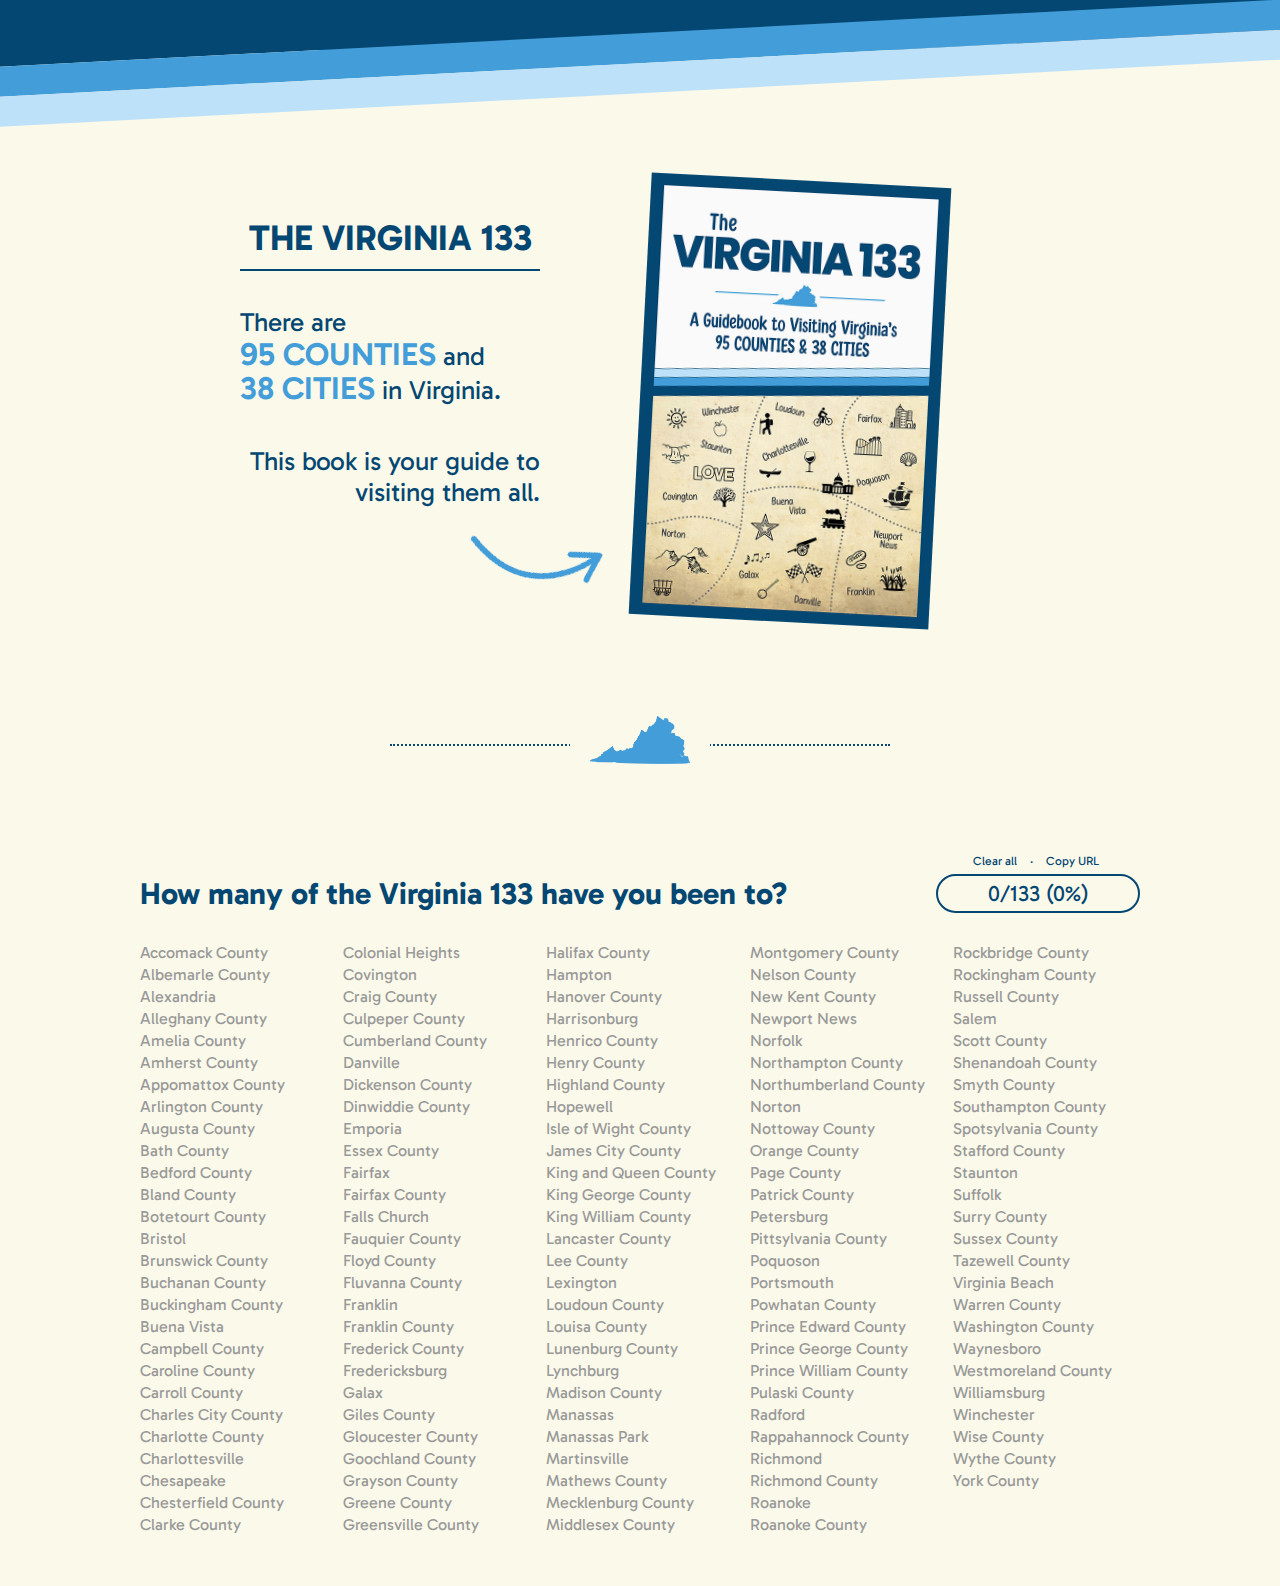
==== index.html @ 4781475e "Initial commit" ====
<head>
<title>The Virginia 133 - Your Guide to Visiting Every City and County in Virginia</title>

<link rel="preconnect" href="https://fonts.googleapis.com">
<link rel="preconnect" href="https://fonts.gstatic.com" crossorigin>
<link href="https://fonts.googleapis.com/css2?family=Gabarito:wght@400;600;900&display=swap" rel="stylesheet">
<link rel="stylesheet" href="v133.css">
<link rel="icon" type="image/x-icon" href="favicon.png">

<meta name="viewport" content="width=device-width, initial-scale=1.0">

<script>
function visited(loc) {
	document.getElementById("check-"+loc).classList.toggle("checklist-on");

	var numchecked = (document.getElementById("checkedon-number").innerHTML) * 1;
	
	if (document.getElementById("check-"+loc).classList.contains('checklist-on')) {
		numchecked = numchecked + 1;
		document.getElementById("checkedon-number").innerHTML = numchecked;
		UpdateURL(loc, '1');
	} else {
		numchecked = numchecked - 1;
		document.getElementById("checkedon-number").innerHTML = numchecked;
		UpdateURL(loc, '0');
	}

	var numpercent = (numchecked * 100)/133
	document.getElementById("checkedon-percent").innerHTML = numpercent.toFixed(1);
	document.getElementById("checklist-progresson").style.width = numpercent + "%";


}


/*---------------- CLEARS ALL CHECKED ITEMS ----------------------*/

function clearall() {

	const divs = document.querySelectorAll('.checklist-on');
	for (const div of divs) {
  		div.classList.toggle("checklist-on");
	}
	document.getElementById("checkedon-number").innerHTML = "0";
	document.getElementById("checkedon-percent").innerHTML = "0";
	document.getElementById("checklist-progresson").style.width =  "0px";
	window.history.replaceState('', 'The Virginia 133', 'index.html');
}


/*---------------------- UPDATES URL -------------------------*/

function UpdateURL(loc, dir) {

	var KeepVisited = document.getElementById("KeepVisited").innerHTML;

	if (dir == "1") {KeepVisited += loc + ",";}
	if (dir == "0") {KeepVisited = KeepVisited.replace(loc + ",", "");}


	document.getElementById("KeepVisited").innerHTML = KeepVisited;


	KeepVisited = KeepVisited.substring(0, KeepVisited.length - 1);
	window.history.replaceState('', 'The Virginia 133', 'index.html?vcc=' + KeepVisited);
}


/*----------------- COPIES URL TO CLIPBOARD ----------------------*/

function CopyURL() {
var inputc = document.body.appendChild(document.createElement("input"));
inputc.value = window.location.href;
inputc.focus();
inputc.select();
document.execCommand('copy');
inputc.parentNode.removeChild(inputc);
alert("The direct link has been copied to your clipboard.");
}


/*--------------- PARSES AND POPULATES FROM URL-----------------*/

function CheckURL() {


var cdone = getParameterByName('vcc')

if (cdone != '' && cdone != null) {
	var ar=cdone.split(",");
	for (let i = 0; i < ar.length; i++) {

		visited(ar[i]);
	}
document.getElementById('v133-Checklist').scrollIntoView({ behavior: 'smooth', block: 'start' });
}
}

/*--------------- GETS VARIABLES FROM URL -----------------*/

function getParameterByName(name, url = window.location.href) {
    name = name.replace(/[\[\]]/g, '\\$&');
    var regex = new RegExp('[?&]' + name + '(=([^&#]*)|&|#|$)'),
        results = regex.exec(url);
    if (!results) return null;
    if (!results[2]) return '';
    return decodeURIComponent(results[2].replace(/\+/g, ' '));
}


</script>


</head>

<body onload="CheckURL()">

<div class="pagestructure">


<div class="topbars">
	<div></div>
	<div></div>
	<div></div>
	<div></div>
</div>









<div class="hero-shell">
	
<div class="hero-text">
<p class="hero-title">The Virginia 133</p>
<p class="hero-text1">There are <span class="hero-number">95 counties</span> and <span class="hero-number">38 cities</span> in Virginia.</p>
<p class="hero-text2">This book is your guide to visiting them all.</p>
<p class="hero-arrow"><img src="lightblue-arrow.png"></p>
</div>

<div class="hero-cover">
<img src="virginia133-cover.jpg" class="book-cover">
</div>


</div>



<!----------------------------------------------->



<div class="virginia-divider">
<img src="virginia.png">
</div>


<!----------------------------------------------->

<div class="checklist-shell">

<div class="checklist-title" id="v133-Checklist">
<h3>How many of the Virginia 133 have you been to?</h3>


<div class="counterdiv">
	<div style="position: absolute; top: -20px; font-size: 12px; width: 200px; text-align: center;">
	<span  class="rollover" onclick="clearall();">Clear all</span>
	<span style="margin: 0px 10px;">&middot;</span> 
	<span class="rollover" onclick="CopyURL()">Copy URL</span>
	</div>
	<div class="checklist-progress">
	<div id="checklist-progresson">&nbsp;</div>	
	<div style="z-index:10; position: relative;"><span id="checkedon-number">0</span>/133
	(<span id="checkedon-percent">0</span>%)</div>
</div>
</div>

</div>

<div class="checklist-list">
<div id="check-acc" onclick="visited('acc')">Accomack County</div>
<div id="check-alb" onclick="visited('alb')">Albemarle County</div>
<div id="check-ale" onclick="visited('ale')">Alexandria</div>
<div id="check-all" onclick="visited('all')">Alleghany County</div>
<div id="check-ame" onclick="visited('ame')">Amelia County</div>
<div id="check-amh" onclick="visited('amh')">Amherst County</div>
<div id="check-app" onclick="visited('app')">Appomattox County</div>
<div id="check-arl" onclick="visited('arl')">Arlington County</div>
<div id="check-aug" onclick="visited('aug')">Augusta County</div>
<div id="check-bat" onclick="visited('bat')">Bath County</div>
<div id="check-bed" onclick="visited('bed')">Bedford County</div>
<div id="check-bla" onclick="visited('bla')">Bland County</div>
<div id="check-bot" onclick="visited('bot')">Botetourt County</div>
<div id="check-bri" onclick="visited('bri')">Bristol</div>
<div id="check-bru" onclick="visited('bru')">Brunswick County</div>
<div id="check-buc" onclick="visited('buc')">Buchanan County</div>
<div id="check-buk" onclick="visited('buk')">Buckingham County</div>
<div id="check-bue" onclick="visited('bue')">Buena Vista</div>
<div id="check-cam" onclick="visited('cam')">Campbell County</div>
<div id="check-car" onclick="visited('car')">Caroline County</div>
<div id="check-cal" onclick="visited('cal')">Carroll County</div>
<div id="check-ccc" onclick="visited('ccc')">Charles City County</div>
<div id="check-cha" onclick="visited('cha')">Charlotte County</div>
<div id="check-cho" onclick="visited('cho')">Charlottesville</div>
<div id="check-che" onclick="visited('che')">Chesapeake</div>
<div id="check-chs" onclick="visited('chs')">Chesterfield County</div>
<div id="check-cla" onclick="visited('cla')">Clarke County</div>
<div id="check-col" onclick="visited('col')">Colonial Heights</div>
<div id="check-cov" onclick="visited('cov')">Covington</div>
<div id="check-cra" onclick="visited('cra')">Craig County</div>
<div id="check-cul" onclick="visited('cul')">Culpeper County</div>
<div id="check-cub" onclick="visited('cub')">Cumberland County</div>
<div id="check-dan" onclick="visited('dan')">Danville</div>
<div id="check-dic" onclick="visited('dic')">Dickenson County</div>
<div id="check-din" onclick="visited('din')">Dinwiddie County</div>
<div id="check-emp" onclick="visited('emp')">Emporia</div>
<div id="check-ess" onclick="visited('ess')">Essex County</div>
<div id="check-fax" onclick="visited('fax')">Fairfax</div>
<div id="check-fxc" onclick="visited('fxc')">Fairfax County</div>
<div id="check-fal" onclick="visited('fal')">Falls Church</div>
<div id="check-faq" onclick="visited('faq')">Fauquier County</div>
<div id="check-flo" onclick="visited('flo')">Floyd County</div>
<div id="check-flu" onclick="visited('flu')">Fluvanna County</div>
<div id="check-fra" onclick="visited('fra')">Franklin</div>
<div id="check-frc" onclick="visited('frc')">Franklin County</div>
<div id="check-fre" onclick="visited('fre')">Frederick County</div>
<div id="check-frd" onclick="visited('frd')">Fredericksburg</div>
<div id="check-glx" onclick="visited('glx')">Galax</div>
<div id="check-gil" onclick="visited('gil')">Giles County</div>
<div id="check-glu" onclick="visited('glu')">Gloucester County</div>
<div id="check-goo" onclick="visited('goo')">Goochland County</div>
<div id="check-gry" onclick="visited('gry')">Grayson County</div>
<div id="check-gre" onclick="visited('gre')">Greene County</div>
<div id="check-gvl" onclick="visited('gvl')">Greensville County</div>
<div id="check-hal" onclick="visited('hal')">Halifax County</div>
<div id="check-ham" onclick="visited('ham')">Hampton</div>
<div id="check-han" onclick="visited('han')">Hanover County</div>
<div id="check-har" onclick="visited('har')">Harrisonburg</div>
<div id="check-hco" onclick="visited('hco')">Henrico County</div>
<div id="check-hry" onclick="visited('hry')">Henry County</div>
<div id="check-hil" onclick="visited('hil')">Highland County</div>
<div id="check-hop" onclick="visited('hop')">Hopewell</div>
<div id="check-isl" onclick="visited('isl')">Isle of Wight County</div>
<div id="check-jam" onclick="visited('jam')">James City County</div>
<div id="check-kqc" onclick="visited('kqc')">King and Queen County</div>
<div id="check-kgc" onclick="visited('kgc')">King George County</div>
<div id="check-kwc" onclick="visited('kwc')">King William County</div>
<div id="check-lan" onclick="visited('lan')">Lancaster County</div>
<div id="check-lee" onclick="visited('lee')">Lee County</div>
<div id="check-lex" onclick="visited('lex')">Lexington</div>
<div id="check-lou" onclick="visited('lou')">Loudoun County</div>
<div id="check-lsa" onclick="visited('lsa')">Louisa County</div>
<div id="check-lun" onclick="visited('lun')">Lunenburg County</div>
<div id="check-lyn" onclick="visited('lyn')">Lynchburg</div>
<div id="check-mad" onclick="visited('mad')">Madison County</div>
<div id="check-man" onclick="visited('man')">Manassas</div>
<div id="check-mnp" onclick="visited('mnp')">Manassas Park</div>
<div id="check-mar" onclick="visited('mar')">Martinsville</div>
<div id="check-mat" onclick="visited('mat')">Mathews County</div>
<div id="check-mek" onclick="visited('mek')">Mecklenburg County</div>
<div id="check-mid" onclick="visited('mid')">Middlesex County</div>
<div id="check-mon" onclick="visited('mon')">Montgomery County</div>
<div id="check-nel" onclick="visited('nel')">Nelson County</div>
<div id="check-nkc" onclick="visited('nkc')">New Kent County</div>
<div id="check-npn" onclick="visited('npn')">Newport News</div>
<div id="check-nfk" onclick="visited('nfk')">Norfolk</div>
<div id="check-noc" onclick="visited('noc')">Northampton County</div>
<div id="check-num" onclick="visited('num')">Northumberland County</div>
<div id="check-nor" onclick="visited('nor')">Norton</div>
<div id="check-not" onclick="visited('not')">Nottoway County</div>
<div id="check-ora" onclick="visited('ora')">Orange County</div>
<div id="check-pag" onclick="visited('pag')">Page County</div>
<div id="check-pat" onclick="visited('pat')">Patrick County</div>
<div id="check-pet" onclick="visited('pet')">Petersburg</div>
<div id="check-pit" onclick="visited('pit')">Pittsylvania County</div>
<div id="check-poq" onclick="visited('poq')">Poquoson</div>
<div id="check-por" onclick="visited('por')">Portsmouth</div>
<div id="check-pow" onclick="visited('pow')">Powhatan County</div>
<div id="check-ped" onclick="visited('ped')">Prince Edward County</div>
<div id="check-pgc" onclick="visited('pgc')">Prince George County</div>
<div id="check-pwc" onclick="visited('pwc')">Prince William County</div>
<div id="check-pul" onclick="visited('pul')">Pulaski County</div>
<div id="check-rad" onclick="visited('rad')">Radford</div>
<div id="check-rap" onclick="visited('rap')">Rappahannock County</div>
<div id="check-ric" onclick="visited('ric')">Richmond</div>
<div id="check-rcc" onclick="visited('rcc')">Richmond County</div>
<div id="check-roa" onclick="visited('roa')">Roanoke</div>
<div id="check-rnc" onclick="visited('rnc')">Roanoke County</div>
<div id="check-rkb" onclick="visited('rkb')">Rockbridge County</div>
<div id="check-rkh" onclick="visited('rkh')">Rockingham County</div>
<div id="check-rus" onclick="visited('rus')">Russell County</div>
<div id="check-sal" onclick="visited('sal')">Salem</div>
<div id="check-sco" onclick="visited('sco')">Scott County</div>
<div id="check-she" onclick="visited('she')">Shenandoah County</div>
<div id="check-smy" onclick="visited('smy')">Smyth County</div>
<div id="check-sou" onclick="visited('sou')">Southampton County</div>
<div id="check-spt" onclick="visited('spt')">Spotsylvania County</div>
<div id="check-stf" onclick="visited('stf')">Stafford County</div>
<div id="check-sta" onclick="visited('sta')">Staunton</div>
<div id="check-suf" onclick="visited('suf')">Suffolk</div>
<div id="check-sur" onclick="visited('sur')">Surry County</div>
<div id="check-sus" onclick="visited('sus')">Sussex County</div>
<div id="check-taz" onclick="visited('taz')">Tazewell County</div>
<div id="check-vrb" onclick="visited('vrb')">Virginia Beach</div>
<div id="check-war" onclick="visited('war')">Warren County</div>
<div id="check-was" onclick="visited('was')">Washington County</div>
<div id="check-way" onclick="visited('way')">Waynesboro</div>
<div id="check-wes" onclick="visited('wes')">Westmoreland County</div>
<div id="check-wil" onclick="visited('wil')">Williamsburg</div>
<div id="check-win" onclick="visited('win')">Winchester</div>
<div id="check-wis" onclick="visited('wis')">Wise County</div>
<div id="check-wyt" onclick="visited('wyt')">Wythe County</div>
<div id="check-yor" onclick="visited('yor')">York County</div>

<div style="display: none;" id="KeepVisited"></div>
</div>


</div>




</div>

</body>
---- v133.css ----
body {
	font-family: 'Gabarito';
	font-size: 26px;
	background-color: #FBF9EA;
	border: 0px solid red;
	margin: 0px;
	padding: 0px;
	color: #044772;
}


a {text-decoration: none;}
p {color: #044772;}



.topbars {
	position: relative;
overflow-x: hidden;
height: 140px;
}

.topbars div {
	height: 30px;
	width: 110%;
	transform: rotate(-3deg);
	margin-left: -3px;

}

.topbars div:nth-child(1) {background-color: #044772; transform: rotate(0deg); z-index: 1; position: absolute; height: 50px;}
.topbars div:nth-child(2) {background-color: #044772; position: relative;}
.topbars div:nth-child(3) {background-color: #429dd8; z-index: 5; position: relative;}
.topbars div:nth-child(4) {background-color: #bde1f8; z-index: 7; position: relative;}



/*-----------------------------------------*/

.hero-shell {display: flex; max-width: 800px; margin: 40px auto;}
.hero-text, .hero-cover {width: 50%;}

.book-cover {max-width: 300px; transform: rotate(3deg);}

.hero-text p {max-width: 300px;}
.hero-text1 {text-align: left; margin-bottom: 40px;}
.hero-text2 {text-align: right;}
.hero-title {font-weight: bold; font-size: 36px; text-transform: uppercase; border-bottom: 2px solid #044772; padding-bottom: 10px; text-align: center;}
.hero-number{font-size: 32px; color: #429dd8; font-weight: 600; text-transform: uppercase; display: inline-block; line-height: 32px;}

.hero-arrow {text-align: right; margin-left: 60px; margin-top: -20px;}
.hero-arrow img {width: 120px;  transform: rotate(-20deg);}


@media screen and (max-width: 900px) {
.hero-shell {flex-direction: column; margin: 0px auto;}
.hero-arrow {display: none;}
.hero-text p {max-width: 100%; text-align: center;}
.hero-text, .hero-cover {width: 90%; margin: auto; text-align: center;}
}

/*-----------------------------------------*/

.virginia-divider {
	margin: 120px auto 80px auto;
	display: block;
	text-align: center;
	width: 90%;
	max-width: 500px;
	border-top: 2px dotted #044772;

}

.virginia-divider img {width: 100px; margin-top: -30px; background-color: #FBF9EA; padding: 0px 20px 0px 20px;}


/*-----------------------------------------*/

.checklist-shell {max-width: 1000px; width: 90%; margin: auto; margin-bottom: 50px;}

.checklist-title {display: flex; justify-content: space-between; align-items: center;}
.checklist-list {font-size: 16px; line-height: 22px; column-count: 5; color: #999;}
.checklist-list > div:hover {cursor: pointer;}
.checklist-on {color: #044772; font-weight: 900;}

.counterdiv {position: relative}

.checklist-progress {border: 2px solid #044772; border-radius: 20px; width: 200px; text-align: center; font-size: 22px; position: relative; height: 35px; z-index: 10; display: flex; align-items: center; justify-content: center; overflow: hidden;}
#checklist-progresson {position: absolute; left: 0px; background-color: #bde1f8; height: 45px; z-index:1; width: 0px;}

.rollover:hover {cursor: pointer;}

@media screen and (max-width: 900px) {
.checklist-title {flex-direction: column;}
.checklist-list {column-count: 3;}
.checklist-progress {height: 25px; margin-bottom: 20px; font-size: 18px;}
.checklist-list {font-size: 13px;}
}
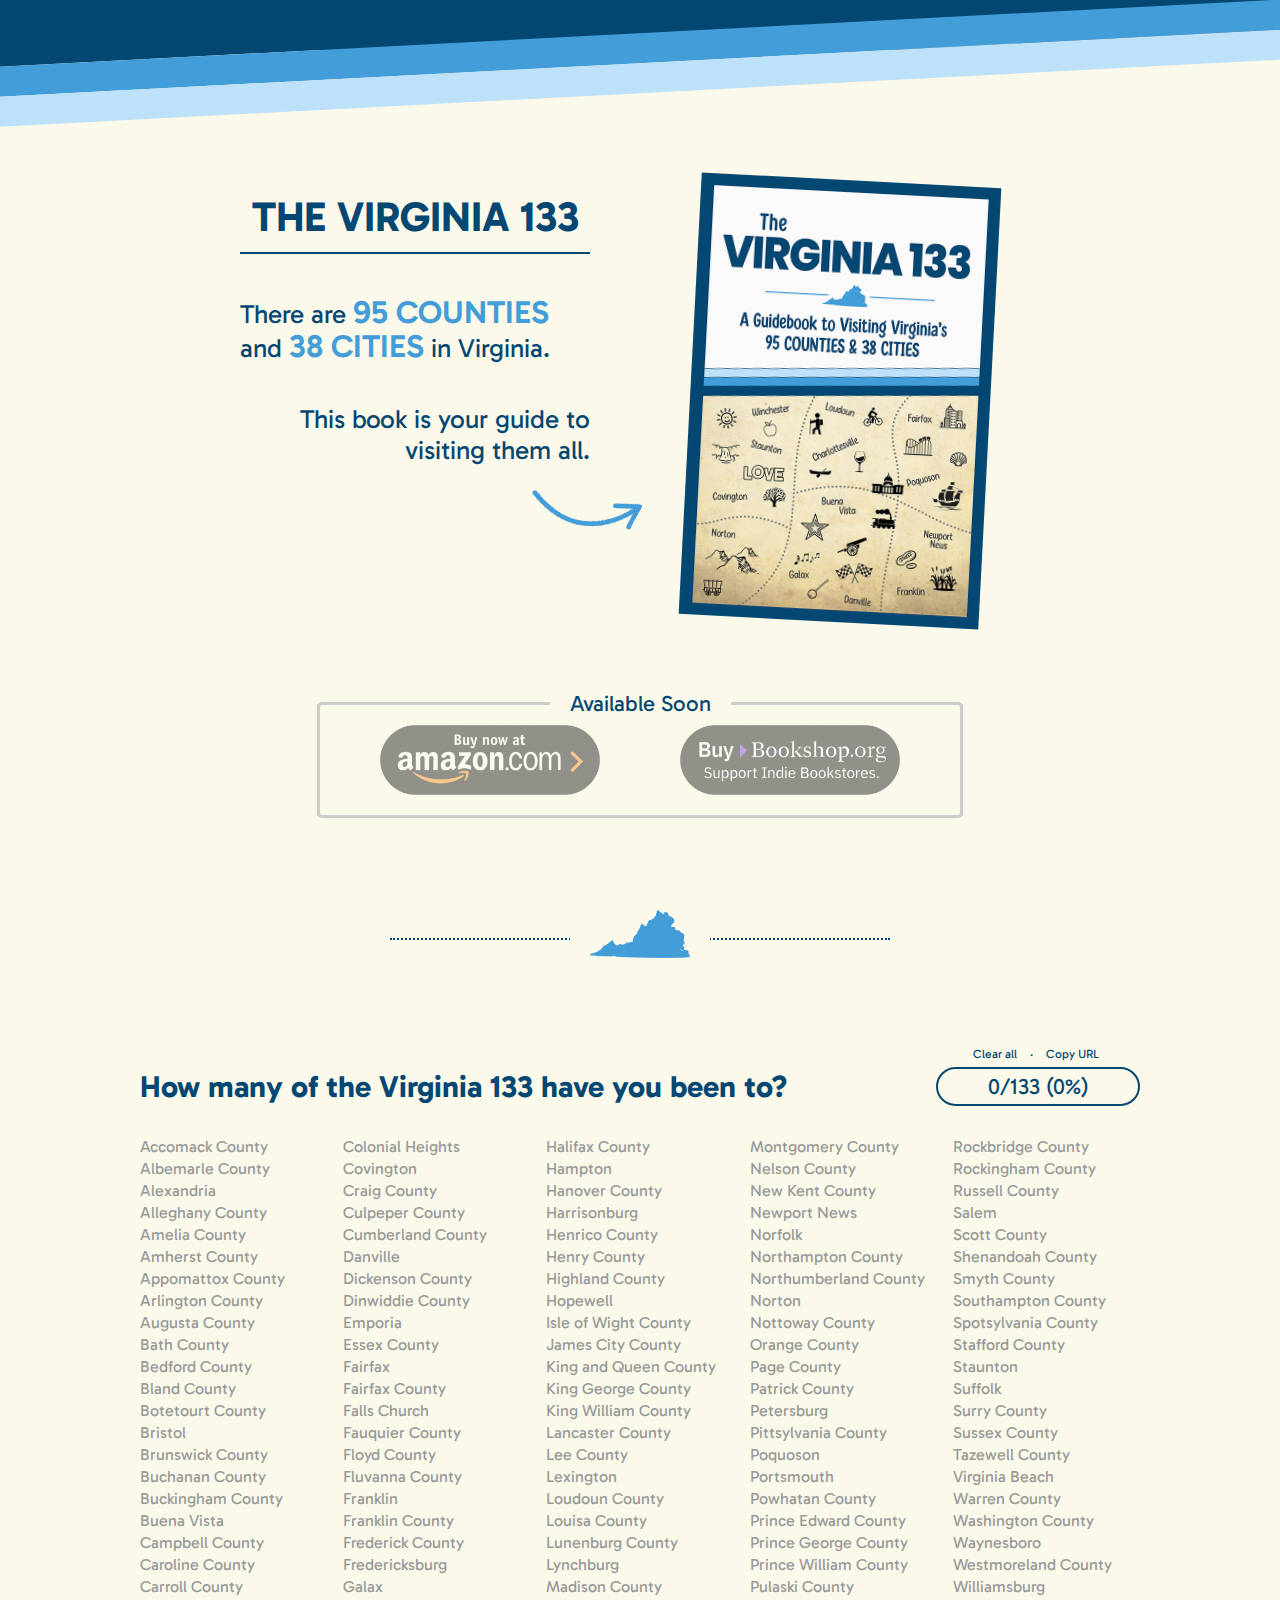
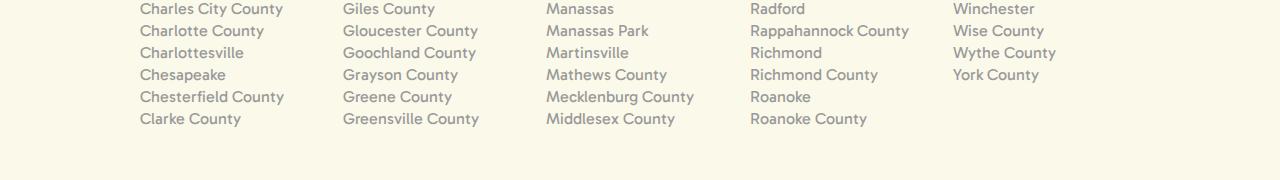
==== commit 2befb6a1: "upload" ====
--- a/index.html
+++ b/index.html
@@ -140,6 +140,7 @@
 <p class="hero-text1">There are <span class="hero-number">95 counties</span> and <span class="hero-number">38 cities</span> in Virginia.</p>
 <p class="hero-text2">This book is your guide to visiting them all.</p>
 <p class="hero-arrow"><img src="lightblue-arrow.png"></p>
+
 </div>
 
 <div class="hero-cover">
@@ -148,6 +149,14 @@
 
 
 </div>
+
+
+	<div class="hero-buynowbuttons">
+	<div class="coming-soon">Available Soon</div>
+	<img src="buynow-amazon.png" class="buynow-button">
+	<img src="buynow-bookshop.png" class="buynow-button">
+	</div>
+
 
 
 
--- a/v133.css
+++ b/v133.css
@@ -40,25 +40,34 @@
 /*-----------------------------------------*/
 
 .hero-shell {display: flex; max-width: 800px; margin: 40px auto;}
-.hero-text, .hero-cover {width: 50%;}
+.hero-text {width: 400px;}
+.hero-cover {width: 400px;}
 
-.book-cover {max-width: 300px; transform: rotate(3deg);}
+.hero-cover {text-align: center;}
+.book-cover {max-width: 300px; transform: rotate(3deg); }
 
-.hero-text p {max-width: 300px;}
+.hero-text {margin-top: -30px;}
+.hero-text p {max-width: 350px;}
 .hero-text1 {text-align: left; margin-bottom: 40px;}
 .hero-text2 {text-align: right;}
-.hero-title {font-weight: bold; font-size: 36px; text-transform: uppercase; border-bottom: 2px solid #044772; padding-bottom: 10px; text-align: center;}
+.hero-title {font-weight: bold; font-size: 42px; text-transform: uppercase; border-bottom: 2px solid #044772; padding-bottom: 10px; text-align: center;}
 .hero-number{font-size: 32px; color: #429dd8; font-weight: 600; text-transform: uppercase; display: inline-block; line-height: 32px;}
 
 .hero-arrow {text-align: right; margin-left: 60px; margin-top: -20px;}
-.hero-arrow img {width: 120px;  transform: rotate(-20deg);}
+.hero-arrow img {width: 100px;  transform: rotate(-20deg);}
 
+.hero-buynowbuttons {display: flex; width: 90%; max-width: 600px; justify-content: space-around; border: 3px solid #ccc; position: relative; padding: 20px; margin: auto; margin-top: 80px; border-radius: 5px;}
+.buynow-button {width: 220px; display: block; opacity: .5;}
+.coming-soon {position: absolute; margin-top: -35px; background-color: #FBF9EA; padding: 0px 20px; font-size: 22px; text-align: center;}
 
 @media screen and (max-width: 900px) {
 .hero-shell {flex-direction: column; margin: 0px auto;}
 .hero-arrow {display: none;}
 .hero-text p {max-width: 100%; text-align: center;}
 .hero-text, .hero-cover {width: 90%; margin: auto; text-align: center;}
+.hero-buynowbuttons {flex-direction: column; padding: 20px 0px; text-align: center;}
+.buynow-button {margin: 5px auto;}
+.coming-soon {margin-top: -200px}
 }
 
 /*-----------------------------------------*/
@@ -94,7 +103,7 @@
 
 @media screen and (max-width: 900px) {
 .checklist-title {flex-direction: column;}
-.checklist-list {column-count: 3;}
+.checklist-list {column-count: 2;}
 .checklist-progress {height: 25px; margin-bottom: 20px; font-size: 18px;}
 .checklist-list {font-size: 13px;}
 }
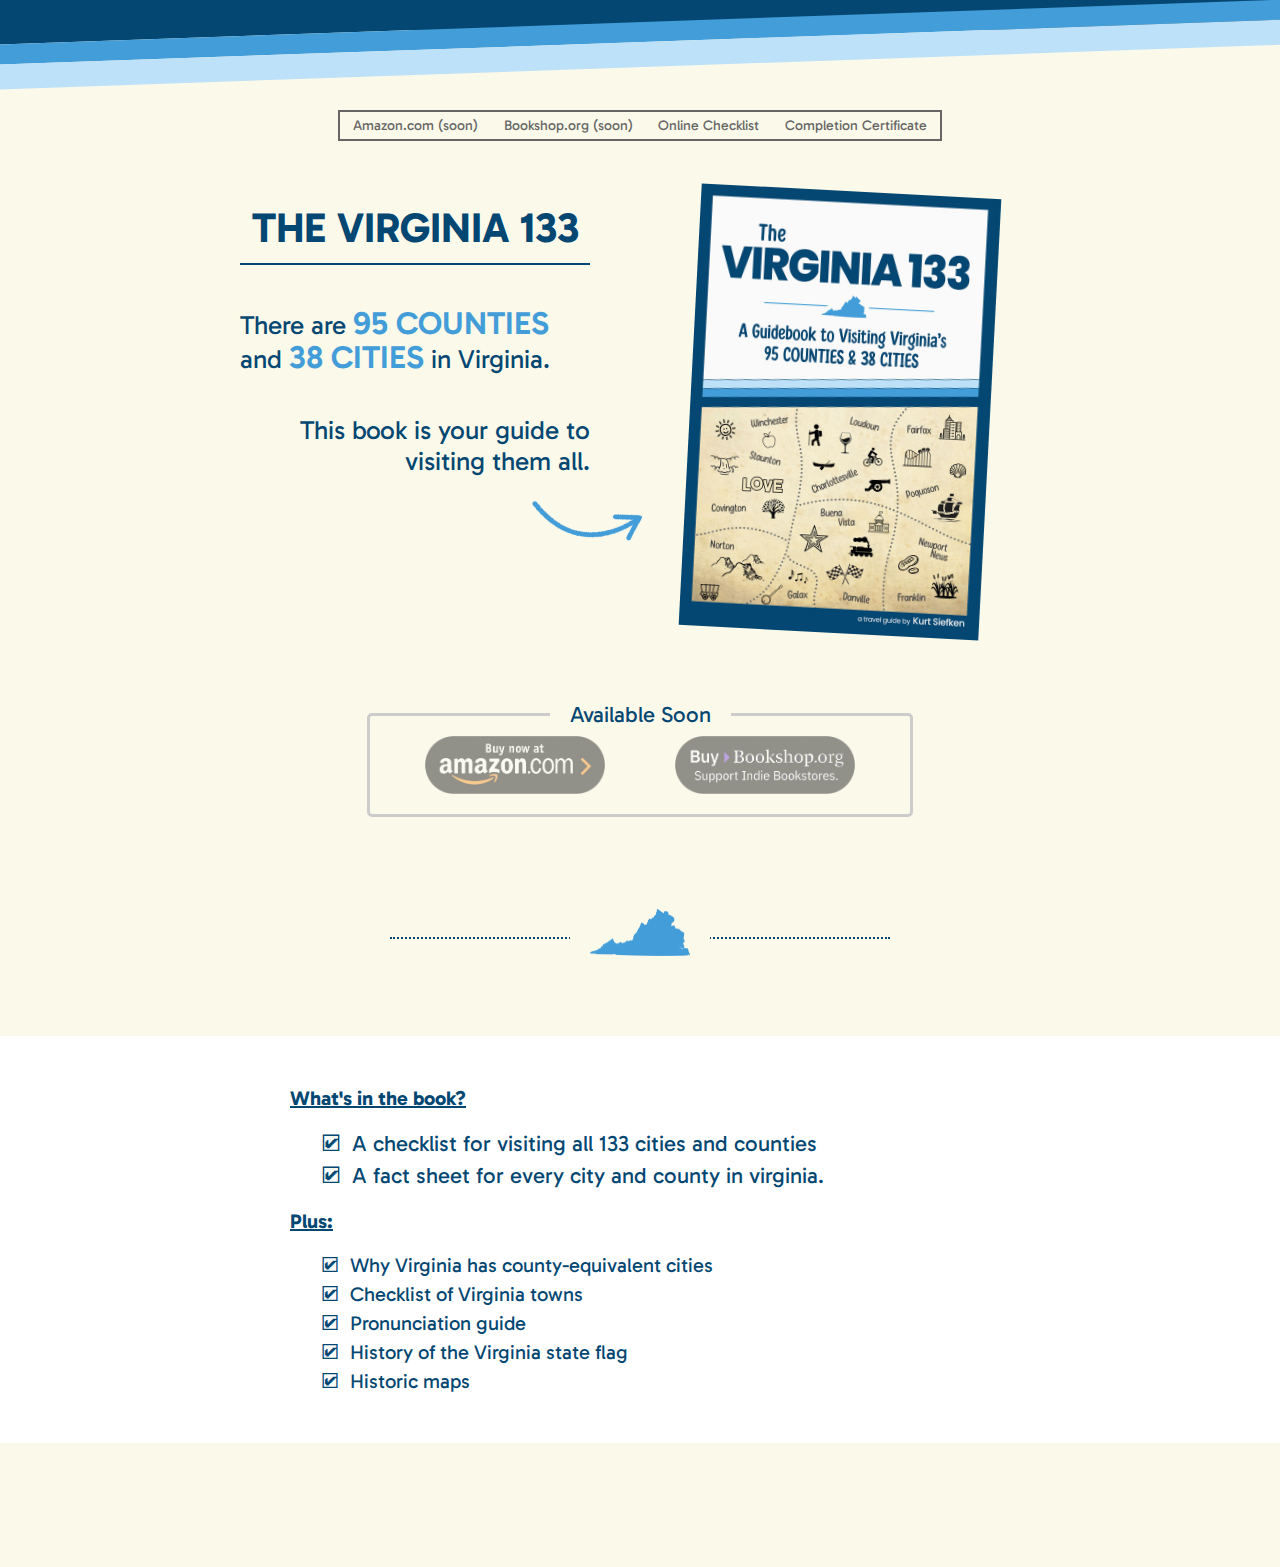
==== commit f1ca8e67: "update" ====
--- a/index.html
+++ b/index.html
@@ -8,107 +8,6 @@
 <link rel="icon" type="image/x-icon" href="favicon.png">
 
 <meta name="viewport" content="width=device-width, initial-scale=1.0">
-
-<script>
-function visited(loc) {
-	document.getElementById("check-"+loc).classList.toggle("checklist-on");
-
-	var numchecked = (document.getElementById("checkedon-number").innerHTML) * 1;
-	
-	if (document.getElementById("check-"+loc).classList.contains('checklist-on')) {
-		numchecked = numchecked + 1;
-		document.getElementById("checkedon-number").innerHTML = numchecked;
-		UpdateURL(loc, '1');
-	} else {
-		numchecked = numchecked - 1;
-		document.getElementById("checkedon-number").innerHTML = numchecked;
-		UpdateURL(loc, '0');
-	}
-
-	var numpercent = (numchecked * 100)/133
-	document.getElementById("checkedon-percent").innerHTML = numpercent.toFixed(1);
-	document.getElementById("checklist-progresson").style.width = numpercent + "%";
-
-
-}
-
-
-/*---------------- CLEARS ALL CHECKED ITEMS ----------------------*/
-
-function clearall() {
-
-	const divs = document.querySelectorAll('.checklist-on');
-	for (const div of divs) {
-  		div.classList.toggle("checklist-on");
-	}
-	document.getElementById("checkedon-number").innerHTML = "0";
-	document.getElementById("checkedon-percent").innerHTML = "0";
-	document.getElementById("checklist-progresson").style.width =  "0px";
-	window.history.replaceState('', 'The Virginia 133', 'index.html');
-}
-
-
-/*---------------------- UPDATES URL -------------------------*/
-
-function UpdateURL(loc, dir) {
-
-	var KeepVisited = document.getElementById("KeepVisited").innerHTML;
-
-	if (dir == "1") {KeepVisited += loc + ",";}
-	if (dir == "0") {KeepVisited = KeepVisited.replace(loc + ",", "");}
-
-
-	document.getElementById("KeepVisited").innerHTML = KeepVisited;
-
-
-	KeepVisited = KeepVisited.substring(0, KeepVisited.length - 1);
-	window.history.replaceState('', 'The Virginia 133', 'index.html?vcc=' + KeepVisited);
-}
-
-
-/*----------------- COPIES URL TO CLIPBOARD ----------------------*/
-
-function CopyURL() {
-var inputc = document.body.appendChild(document.createElement("input"));
-inputc.value = window.location.href;
-inputc.focus();
-inputc.select();
-document.execCommand('copy');
-inputc.parentNode.removeChild(inputc);
-alert("The direct link has been copied to your clipboard.");
-}
-
-
-/*--------------- PARSES AND POPULATES FROM URL-----------------*/
-
-function CheckURL() {
-
-
-var cdone = getParameterByName('vcc')
-
-if (cdone != '' && cdone != null) {
-	var ar=cdone.split(",");
-	for (let i = 0; i < ar.length; i++) {
-
-		visited(ar[i]);
-	}
-document.getElementById('v133-Checklist').scrollIntoView({ behavior: 'smooth', block: 'start' });
-}
-}
-
-/*--------------- GETS VARIABLES FROM URL -----------------*/
-
-function getParameterByName(name, url = window.location.href) {
-    name = name.replace(/[\[\]]/g, '\\$&');
-    var regex = new RegExp('[?&]' + name + '(=([^&#]*)|&|#|$)'),
-        results = regex.exec(url);
-    if (!results) return null;
-    if (!results[2]) return '';
-    return decodeURIComponent(results[2].replace(/\+/g, ' '));
-}
-
-
-</script>
 
 
 </head>
@@ -128,9 +27,12 @@
 
 
 
-
-
-
+<div class="menu">
+<a>Amazon.com (soon)</a>
+<a>Bookshop.org (soon)</a>
+<a href="checklist.html">Online Checklist</a>
+<a href="133-certificate.pdf">Completion Certificate</a>
+</div>
 
 
 <div class="hero-shell">
@@ -169,173 +71,54 @@
 </div>
 
 
+
 <!----------------------------------------------->
 
-<div class="checklist-shell">
-
-<div class="checklist-title" id="v133-Checklist">
-<h3>How many of the Virginia 133 have you been to?</h3>
 
 
-<div class="counterdiv">
-	<div style="position: absolute; top: -20px; font-size: 12px; width: 200px; text-align: center;">
-	<span  class="rollover" onclick="clearall();">Clear all</span>
-	<span style="margin: 0px 10px;">&middot;</span> 
-	<span class="rollover" onclick="CopyURL()">Copy URL</span>
-	</div>
-	<div class="checklist-progress">
-	<div id="checklist-progresson">&nbsp;</div>	
-	<div style="z-index:10; position: relative;"><span id="checkedon-number">0</span>/133
-	(<span id="checkedon-percent">0</span>%)</div>
+<div class="whats-inside">
+<div class="whats-inside-inner">
+
+<p class="inside-title">What's in the book?</p>
+<p class="inside-list">
+	<span class="checkmark">🗹</span>
+	<span>A checklist for visiting all 133 cities and counties</span>
+</p>
+<p class="inside-list">
+	<span class="checkmark">🗹</span>
+	<span>A fact sheet for every city and county in virginia.</span>
+</p>
+
+<p class="inside-title">Plus:</p>
+<p class="inside-list small-list">
+	<span class="checkmark">🗹</span>
+	<span>Why Virginia has county-equivalent cities</span>
+</p>
+<p class="inside-list small-list">
+	<span class="checkmark">🗹</span>
+	<span>Checklist of Virginia towns</span>
+</p>
+<p class="inside-list small-list">
+	<span class="checkmark">🗹</span>
+	<span>Pronunciation guide</span>
+</p>
+<p class="inside-list small-list">
+	<span class="checkmark">🗹</span>
+	<span>History of the Virginia state flag</span>
+</p>
+<p class="inside-list small-list">
+	<span class="checkmark">🗹</span>
+	<span>Historic maps</span>
+</p>
 </div>
-</div>
-
-</div>
-
-<div class="checklist-list">
-<div id="check-acc" onclick="visited('acc')">Accomack County</div>
-<div id="check-alb" onclick="visited('alb')">Albemarle County</div>
-<div id="check-ale" onclick="visited('ale')">Alexandria</div>
-<div id="check-all" onclick="visited('all')">Alleghany County</div>
-<div id="check-ame" onclick="visited('ame')">Amelia County</div>
-<div id="check-amh" onclick="visited('amh')">Amherst County</div>
-<div id="check-app" onclick="visited('app')">Appomattox County</div>
-<div id="check-arl" onclick="visited('arl')">Arlington County</div>
-<div id="check-aug" onclick="visited('aug')">Augusta County</div>
-<div id="check-bat" onclick="visited('bat')">Bath County</div>
-<div id="check-bed" onclick="visited('bed')">Bedford County</div>
-<div id="check-bla" onclick="visited('bla')">Bland County</div>
-<div id="check-bot" onclick="visited('bot')">Botetourt County</div>
-<div id="check-bri" onclick="visited('bri')">Bristol</div>
-<div id="check-bru" onclick="visited('bru')">Brunswick County</div>
-<div id="check-buc" onclick="visited('buc')">Buchanan County</div>
-<div id="check-buk" onclick="visited('buk')">Buckingham County</div>
-<div id="check-bue" onclick="visited('bue')">Buena Vista</div>
-<div id="check-cam" onclick="visited('cam')">Campbell County</div>
-<div id="check-car" onclick="visited('car')">Caroline County</div>
-<div id="check-cal" onclick="visited('cal')">Carroll County</div>
-<div id="check-ccc" onclick="visited('ccc')">Charles City County</div>
-<div id="check-cha" onclick="visited('cha')">Charlotte County</div>
-<div id="check-cho" onclick="visited('cho')">Charlottesville</div>
-<div id="check-che" onclick="visited('che')">Chesapeake</div>
-<div id="check-chs" onclick="visited('chs')">Chesterfield County</div>
-<div id="check-cla" onclick="visited('cla')">Clarke County</div>
-<div id="check-col" onclick="visited('col')">Colonial Heights</div>
-<div id="check-cov" onclick="visited('cov')">Covington</div>
-<div id="check-cra" onclick="visited('cra')">Craig County</div>
-<div id="check-cul" onclick="visited('cul')">Culpeper County</div>
-<div id="check-cub" onclick="visited('cub')">Cumberland County</div>
-<div id="check-dan" onclick="visited('dan')">Danville</div>
-<div id="check-dic" onclick="visited('dic')">Dickenson County</div>
-<div id="check-din" onclick="visited('din')">Dinwiddie County</div>
-<div id="check-emp" onclick="visited('emp')">Emporia</div>
-<div id="check-ess" onclick="visited('ess')">Essex County</div>
-<div id="check-fax" onclick="visited('fax')">Fairfax</div>
-<div id="check-fxc" onclick="visited('fxc')">Fairfax County</div>
-<div id="check-fal" onclick="visited('fal')">Falls Church</div>
-<div id="check-faq" onclick="visited('faq')">Fauquier County</div>
-<div id="check-flo" onclick="visited('flo')">Floyd County</div>
-<div id="check-flu" onclick="visited('flu')">Fluvanna County</div>
-<div id="check-fra" onclick="visited('fra')">Franklin</div>
-<div id="check-frc" onclick="visited('frc')">Franklin County</div>
-<div id="check-fre" onclick="visited('fre')">Frederick County</div>
-<div id="check-frd" onclick="visited('frd')">Fredericksburg</div>
-<div id="check-glx" onclick="visited('glx')">Galax</div>
-<div id="check-gil" onclick="visited('gil')">Giles County</div>
-<div id="check-glu" onclick="visited('glu')">Gloucester County</div>
-<div id="check-goo" onclick="visited('goo')">Goochland County</div>
-<div id="check-gry" onclick="visited('gry')">Grayson County</div>
-<div id="check-gre" onclick="visited('gre')">Greene County</div>
-<div id="check-gvl" onclick="visited('gvl')">Greensville County</div>
-<div id="check-hal" onclick="visited('hal')">Halifax County</div>
-<div id="check-ham" onclick="visited('ham')">Hampton</div>
-<div id="check-han" onclick="visited('han')">Hanover County</div>
-<div id="check-har" onclick="visited('har')">Harrisonburg</div>
-<div id="check-hco" onclick="visited('hco')">Henrico County</div>
-<div id="check-hry" onclick="visited('hry')">Henry County</div>
-<div id="check-hil" onclick="visited('hil')">Highland County</div>
-<div id="check-hop" onclick="visited('hop')">Hopewell</div>
-<div id="check-isl" onclick="visited('isl')">Isle of Wight County</div>
-<div id="check-jam" onclick="visited('jam')">James City County</div>
-<div id="check-kqc" onclick="visited('kqc')">King and Queen County</div>
-<div id="check-kgc" onclick="visited('kgc')">King George County</div>
-<div id="check-kwc" onclick="visited('kwc')">King William County</div>
-<div id="check-lan" onclick="visited('lan')">Lancaster County</div>
-<div id="check-lee" onclick="visited('lee')">Lee County</div>
-<div id="check-lex" onclick="visited('lex')">Lexington</div>
-<div id="check-lou" onclick="visited('lou')">Loudoun County</div>
-<div id="check-lsa" onclick="visited('lsa')">Louisa County</div>
-<div id="check-lun" onclick="visited('lun')">Lunenburg County</div>
-<div id="check-lyn" onclick="visited('lyn')">Lynchburg</div>
-<div id="check-mad" onclick="visited('mad')">Madison County</div>
-<div id="check-man" onclick="visited('man')">Manassas</div>
-<div id="check-mnp" onclick="visited('mnp')">Manassas Park</div>
-<div id="check-mar" onclick="visited('mar')">Martinsville</div>
-<div id="check-mat" onclick="visited('mat')">Mathews County</div>
-<div id="check-mek" onclick="visited('mek')">Mecklenburg County</div>
-<div id="check-mid" onclick="visited('mid')">Middlesex County</div>
-<div id="check-mon" onclick="visited('mon')">Montgomery County</div>
-<div id="check-nel" onclick="visited('nel')">Nelson County</div>
-<div id="check-nkc" onclick="visited('nkc')">New Kent County</div>
-<div id="check-npn" onclick="visited('npn')">Newport News</div>
-<div id="check-nfk" onclick="visited('nfk')">Norfolk</div>
-<div id="check-noc" onclick="visited('noc')">Northampton County</div>
-<div id="check-num" onclick="visited('num')">Northumberland County</div>
-<div id="check-nor" onclick="visited('nor')">Norton</div>
-<div id="check-not" onclick="visited('not')">Nottoway County</div>
-<div id="check-ora" onclick="visited('ora')">Orange County</div>
-<div id="check-pag" onclick="visited('pag')">Page County</div>
-<div id="check-pat" onclick="visited('pat')">Patrick County</div>
-<div id="check-pet" onclick="visited('pet')">Petersburg</div>
-<div id="check-pit" onclick="visited('pit')">Pittsylvania County</div>
-<div id="check-poq" onclick="visited('poq')">Poquoson</div>
-<div id="check-por" onclick="visited('por')">Portsmouth</div>
-<div id="check-pow" onclick="visited('pow')">Powhatan County</div>
-<div id="check-ped" onclick="visited('ped')">Prince Edward County</div>
-<div id="check-pgc" onclick="visited('pgc')">Prince George County</div>
-<div id="check-pwc" onclick="visited('pwc')">Prince William County</div>
-<div id="check-pul" onclick="visited('pul')">Pulaski County</div>
-<div id="check-rad" onclick="visited('rad')">Radford</div>
-<div id="check-rap" onclick="visited('rap')">Rappahannock County</div>
-<div id="check-ric" onclick="visited('ric')">Richmond</div>
-<div id="check-rcc" onclick="visited('rcc')">Richmond County</div>
-<div id="check-roa" onclick="visited('roa')">Roanoke</div>
-<div id="check-rnc" onclick="visited('rnc')">Roanoke County</div>
-<div id="check-rkb" onclick="visited('rkb')">Rockbridge County</div>
-<div id="check-rkh" onclick="visited('rkh')">Rockingham County</div>
-<div id="check-rus" onclick="visited('rus')">Russell County</div>
-<div id="check-sal" onclick="visited('sal')">Salem</div>
-<div id="check-sco" onclick="visited('sco')">Scott County</div>
-<div id="check-she" onclick="visited('she')">Shenandoah County</div>
-<div id="check-smy" onclick="visited('smy')">Smyth County</div>
-<div id="check-sou" onclick="visited('sou')">Southampton County</div>
-<div id="check-spt" onclick="visited('spt')">Spotsylvania County</div>
-<div id="check-stf" onclick="visited('stf')">Stafford County</div>
-<div id="check-sta" onclick="visited('sta')">Staunton</div>
-<div id="check-suf" onclick="visited('suf')">Suffolk</div>
-<div id="check-sur" onclick="visited('sur')">Surry County</div>
-<div id="check-sus" onclick="visited('sus')">Sussex County</div>
-<div id="check-taz" onclick="visited('taz')">Tazewell County</div>
-<div id="check-vrb" onclick="visited('vrb')">Virginia Beach</div>
-<div id="check-war" onclick="visited('war')">Warren County</div>
-<div id="check-was" onclick="visited('was')">Washington County</div>
-<div id="check-way" onclick="visited('way')">Waynesboro</div>
-<div id="check-wes" onclick="visited('wes')">Westmoreland County</div>
-<div id="check-wil" onclick="visited('wil')">Williamsburg</div>
-<div id="check-win" onclick="visited('win')">Winchester</div>
-<div id="check-wis" onclick="visited('wis')">Wise County</div>
-<div id="check-wyt" onclick="visited('wyt')">Wythe County</div>
-<div id="check-yor" onclick="visited('yor')">York County</div>
-
-<div style="display: none;" id="KeepVisited"></div>
-</div>
-
-
 </div>
 
 
 
 
+
+<!----------------------------------------------->
+
 </div>
-
+<br><br><br><br>
 </body>
--- a/v133.css
+++ b/v133.css
@@ -18,28 +18,39 @@
 
 .topbars {
 	position: relative;
-overflow-x: hidden;
-height: 140px;
+	overflow-x: hidden;
+	height: 140px;
 }
 
 .topbars div {
-	height: 30px;
+	height: 20px;
+	transform: rotate(-2deg);
+	font-size: 20px;
+	overflow: hidden;
 	width: 110%;
-	transform: rotate(-3deg);
 	margin-left: -3px;
-
+	position: absolute;
 }
 
-.topbars div:nth-child(1) {background-color: #044772; transform: rotate(0deg); z-index: 1; position: absolute; height: 50px;}
+.topbars div:nth-child(1) {background-color: #044772; transform: rotate(0deg); z-index: 1; position: absolute; height: 30px;}
 .topbars div:nth-child(2) {background-color: #044772; position: relative;}
 .topbars div:nth-child(3) {background-color: #429dd8; z-index: 5; position: relative;}
-.topbars div:nth-child(4) {background-color: #bde1f8; z-index: 7; position: relative;}
+.topbars div:nth-child(4) {background-color: #bde1f8; z-index: 7; position: relative; font-size: 16px; padding: 5px 0px 0px 0px;}
 
+.menudivider {padding: 5px 20px; color: #429dd8; font-size: 16px; }
 
 
 /*-----------------------------------------*/
 
-.hero-shell {display: flex; max-width: 800px; margin: 40px auto;}
+.menu {max-width: 600px; width: 90%; border: 2px solid #666; margin: -30px auto 50px auto; font-size: 14px; display: flex; justify-content: space-around; z-index:80; position: relative; text-align: center;}
+.menu a {color: #666; padding: 5px;}
+@media screen and (max-width: 500px) {
+	.menu{font-size: 12px;}
+}
+
+/*-----------------------------------------*/
+
+.hero-shell {display: flex; max-width: 800px; margin: 0px auto;}
 .hero-text {width: 400px;}
 .hero-cover {width: 400px;}
 
@@ -56,12 +67,12 @@
 .hero-arrow {text-align: right; margin-left: 60px; margin-top: -20px;}
 .hero-arrow img {width: 100px;  transform: rotate(-20deg);}
 
-.hero-buynowbuttons {display: flex; width: 90%; max-width: 600px; justify-content: space-around; border: 3px solid #ccc; position: relative; padding: 20px; margin: auto; margin-top: 80px; border-radius: 5px;}
-.buynow-button {width: 220px; display: block; opacity: .5;}
+.hero-buynowbuttons {display: flex; width: 90%; max-width: 500px; justify-content: space-around; border: 3px solid #ccc; position: relative; padding: 20px; margin: auto; margin-top: 80px; border-radius: 5px;}
+.buynow-button {width: 180px; display: block; opacity: .5;}
 .coming-soon {position: absolute; margin-top: -35px; background-color: #FBF9EA; padding: 0px 20px; font-size: 22px; text-align: center;}
 
 @media screen and (max-width: 900px) {
-.hero-shell {flex-direction: column; margin: 0px auto;}
+.hero-shell {flex-direction: column; margin-top: -30px;}
 .hero-arrow {display: none;}
 .hero-text p {max-width: 100%; text-align: center;}
 .hero-text, .hero-cover {width: 90%; margin: auto; text-align: center;}
@@ -109,3 +120,29 @@
 }
 
 
+
+/*-----------------------------------------*/
+
+
+.whats-inside {width: 100%;  background-color: #fff; overflow: auto;}
+.whats-inside-inner {width: 90%;  max-width: 700px; margin: 50px auto;}
+
+
+.inside-title {font-size: 20px;  text-decoration: underline; font-weight: bold;}
+.inside-list {font-size: 22px;  margin: 5px 0px 5px 30px; display: flex;}
+.small-list {font-size: 20px;}
+.checkmark {margin-right: 10px;}
+
+
+
+
+
+
+
+
+
+
+
+
+
+
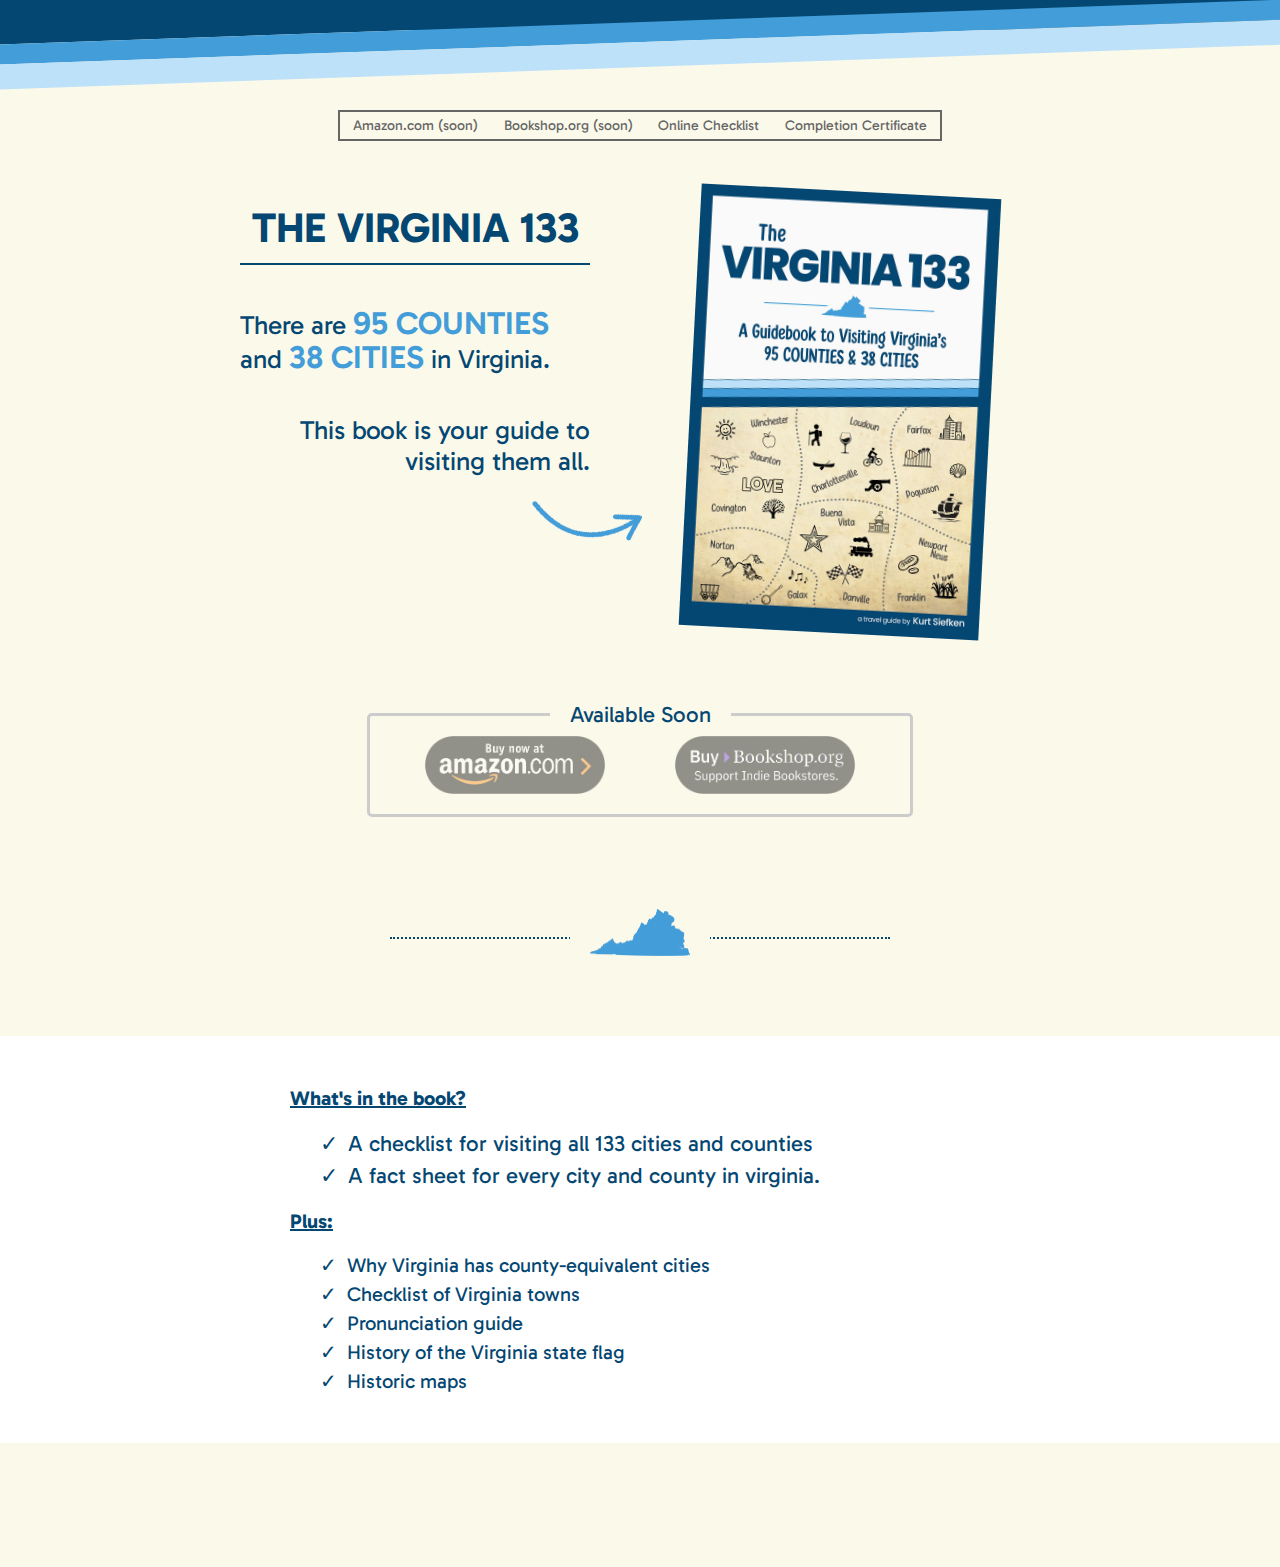
==== commit b006672b: "Update index.html" ====
--- a/index.html
+++ b/index.html
@@ -81,33 +81,33 @@
 
 <p class="inside-title">What's in the book?</p>
 <p class="inside-list">
-	<span class="checkmark">🗹</span>
+	<span class="checkmark">✓</span>
 	<span>A checklist for visiting all 133 cities and counties</span>
 </p>
 <p class="inside-list">
-	<span class="checkmark">🗹</span>
+	<span class="checkmark">✓</span>
 	<span>A fact sheet for every city and county in virginia.</span>
 </p>
 
 <p class="inside-title">Plus:</p>
 <p class="inside-list small-list">
-	<span class="checkmark">🗹</span>
+	<span class="checkmark">✓</span>
 	<span>Why Virginia has county-equivalent cities</span>
 </p>
 <p class="inside-list small-list">
-	<span class="checkmark">🗹</span>
+	<span class="checkmark">✓</span>
 	<span>Checklist of Virginia towns</span>
 </p>
 <p class="inside-list small-list">
-	<span class="checkmark">🗹</span>
+	<span class="checkmark">✓</span>
 	<span>Pronunciation guide</span>
 </p>
 <p class="inside-list small-list">
-	<span class="checkmark">🗹</span>
+	<span class="checkmark">✓</span>
 	<span>History of the Virginia state flag</span>
 </p>
 <p class="inside-list small-list">
-	<span class="checkmark">🗹</span>
+	<span class="checkmark">✓</span>
 	<span>Historic maps</span>
 </p>
 </div>
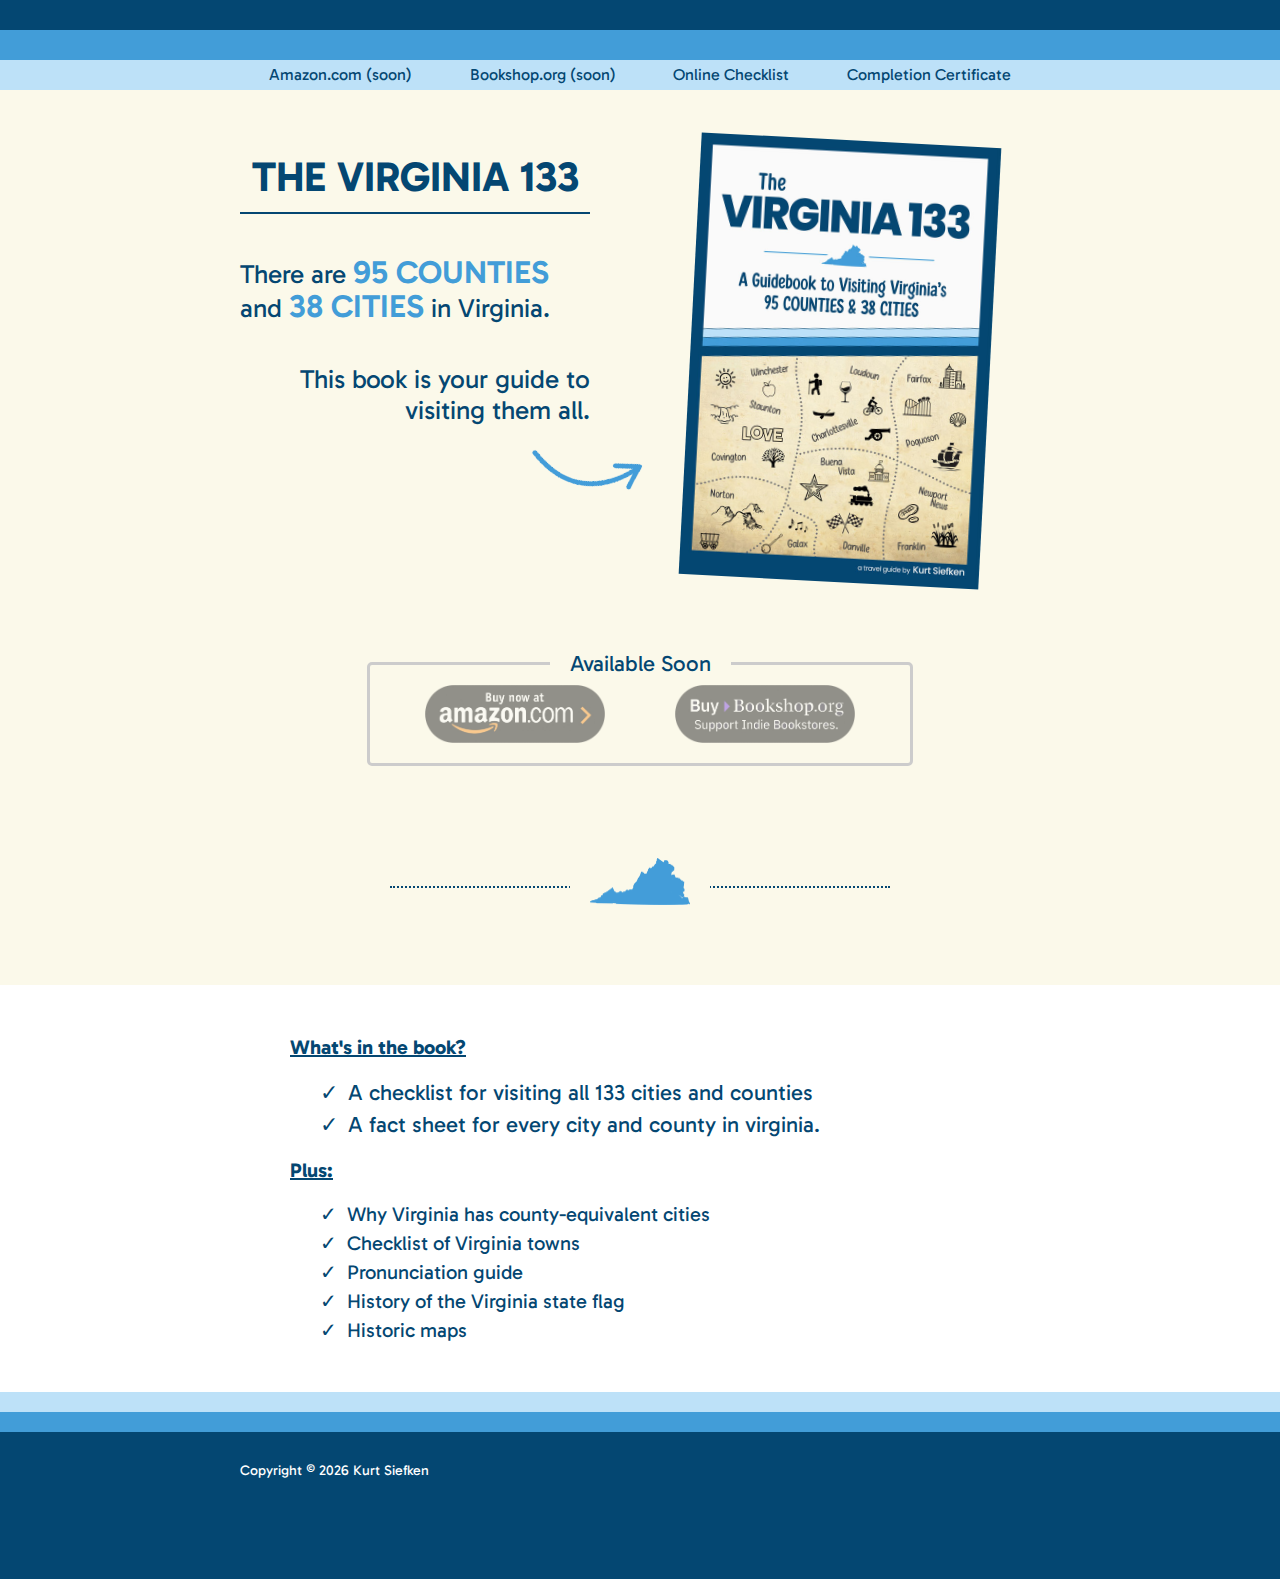
==== commit 85aedefe: "update" ====
--- a/index.html
+++ b/index.html
@@ -10,29 +10,33 @@
 <meta name="viewport" content="width=device-width, initial-scale=1.0">
 
 
+
+
+
 </head>
 
-<body onload="CheckURL()">
+<body>
 
 <div class="pagestructure">
 
 
 <div class="topbars">
-	<div></div>
-	<div></div>
-	<div></div>
-	<div></div>
+	<div class="header1"></div>
+	<div class="header2"></div>
+	<div class="header3">
+		<div class="menu">
+		<a>Amazon.com (soon)</a>
+		<a>Bookshop.org (soon)</a>
+		<a href="checklist.html">Online Checklist</a>
+		<a href="133-certificate.pdf">Completion Certificate</a>
+		</div>
+	</div>
 </div>
 
 
 
 
-<div class="menu">
-<a>Amazon.com (soon)</a>
-<a>Bookshop.org (soon)</a>
-<a href="checklist.html">Online Checklist</a>
-<a href="133-certificate.pdf">Completion Certificate</a>
-</div>
+
 
 
 <div class="hero-shell">
@@ -120,5 +124,26 @@
 <!----------------------------------------------->
 
 </div>
-<br><br><br><br>
+
+
+
+
+
+<div class="footer3"></div>
+<div class="footer2"></div>
+<div class="footer">
+<div class="footercontent">
+Copyright © <span id="footeryear"></span> Kurt Siefken
+</div>
+</div>
+
+
+
+<script>
+
+var currentYear = new Date().getFullYear();
+document.getElementById("footeryear").innerHTML = currentYear;
+</script>
+
+
 </body>
--- a/v133.css
+++ b/v133.css
@@ -16,36 +16,24 @@
 
 
 
-.topbars {
-	position: relative;
-	overflow-x: hidden;
-	height: 140px;
-}
 
-.topbars div {
-	height: 20px;
-	transform: rotate(-2deg);
-	font-size: 20px;
-	overflow: hidden;
-	width: 110%;
-	margin-left: -3px;
-	position: absolute;
-}
 
-.topbars div:nth-child(1) {background-color: #044772; transform: rotate(0deg); z-index: 1; position: absolute; height: 30px;}
-.topbars div:nth-child(2) {background-color: #044772; position: relative;}
-.topbars div:nth-child(3) {background-color: #429dd8; z-index: 5; position: relative;}
-.topbars div:nth-child(4) {background-color: #bde1f8; z-index: 7; position: relative; font-size: 16px; padding: 5px 0px 0px 0px;}
+
+.header1 {background-color: #044772; height: 30px; margin: 0px;}
+.header2 {background-color: #429dd8; height: 30px; margin: 0px;}
+.header3 {background-color: #bde1f8; height: 30px; margin: 0px; margin-bottom: 50px;}
+
 
 .menudivider {padding: 5px 20px; color: #429dd8; font-size: 16px; }
 
 
 /*-----------------------------------------*/
 
-.menu {max-width: 600px; width: 90%; border: 2px solid #666; margin: -30px auto 50px auto; font-size: 14px; display: flex; justify-content: space-around; z-index:80; position: relative; text-align: center;}
-.menu a {color: #666; padding: 5px;}
+.menu {max-width: 800px; width: 95%; margin: auto; font-size: 16px; display: flex; justify-content: space-around; z-index:80; position: relative; text-align: center;}
+.menu a {color: #044772; padding: 5px;}
 @media screen and (max-width: 500px) {
-	.menu{font-size: 12px;}
+	.menu{font-size: 12px; padding: 5px; }
+	.header3 {height: auto;}
 }
 
 /*-----------------------------------------*/
@@ -117,6 +105,7 @@
 .checklist-list {column-count: 2;}
 .checklist-progress {height: 25px; margin-bottom: 20px; font-size: 18px;}
 .checklist-list {font-size: 13px;}
+.counterdiv {margin: 20px auto;}
 }
 
 
@@ -135,6 +124,13 @@
 
 
 
+/*-----------------------------------------*/
+
+
+.footer3 {background-color: #bde1f8; height: 20px;}
+.footer2 {background-color: #429dd8; height: 20px;}
+.footer {background-color: #044772; color: #fff; font-size: 14px; padding-top: 30px; padding-bottom: 100px;}
+.footercontent{max-width: 800px; width: 90%; margin: auto;}
 
 
 
@@ -143,6 +139,3 @@
 
 
 
-
-
-
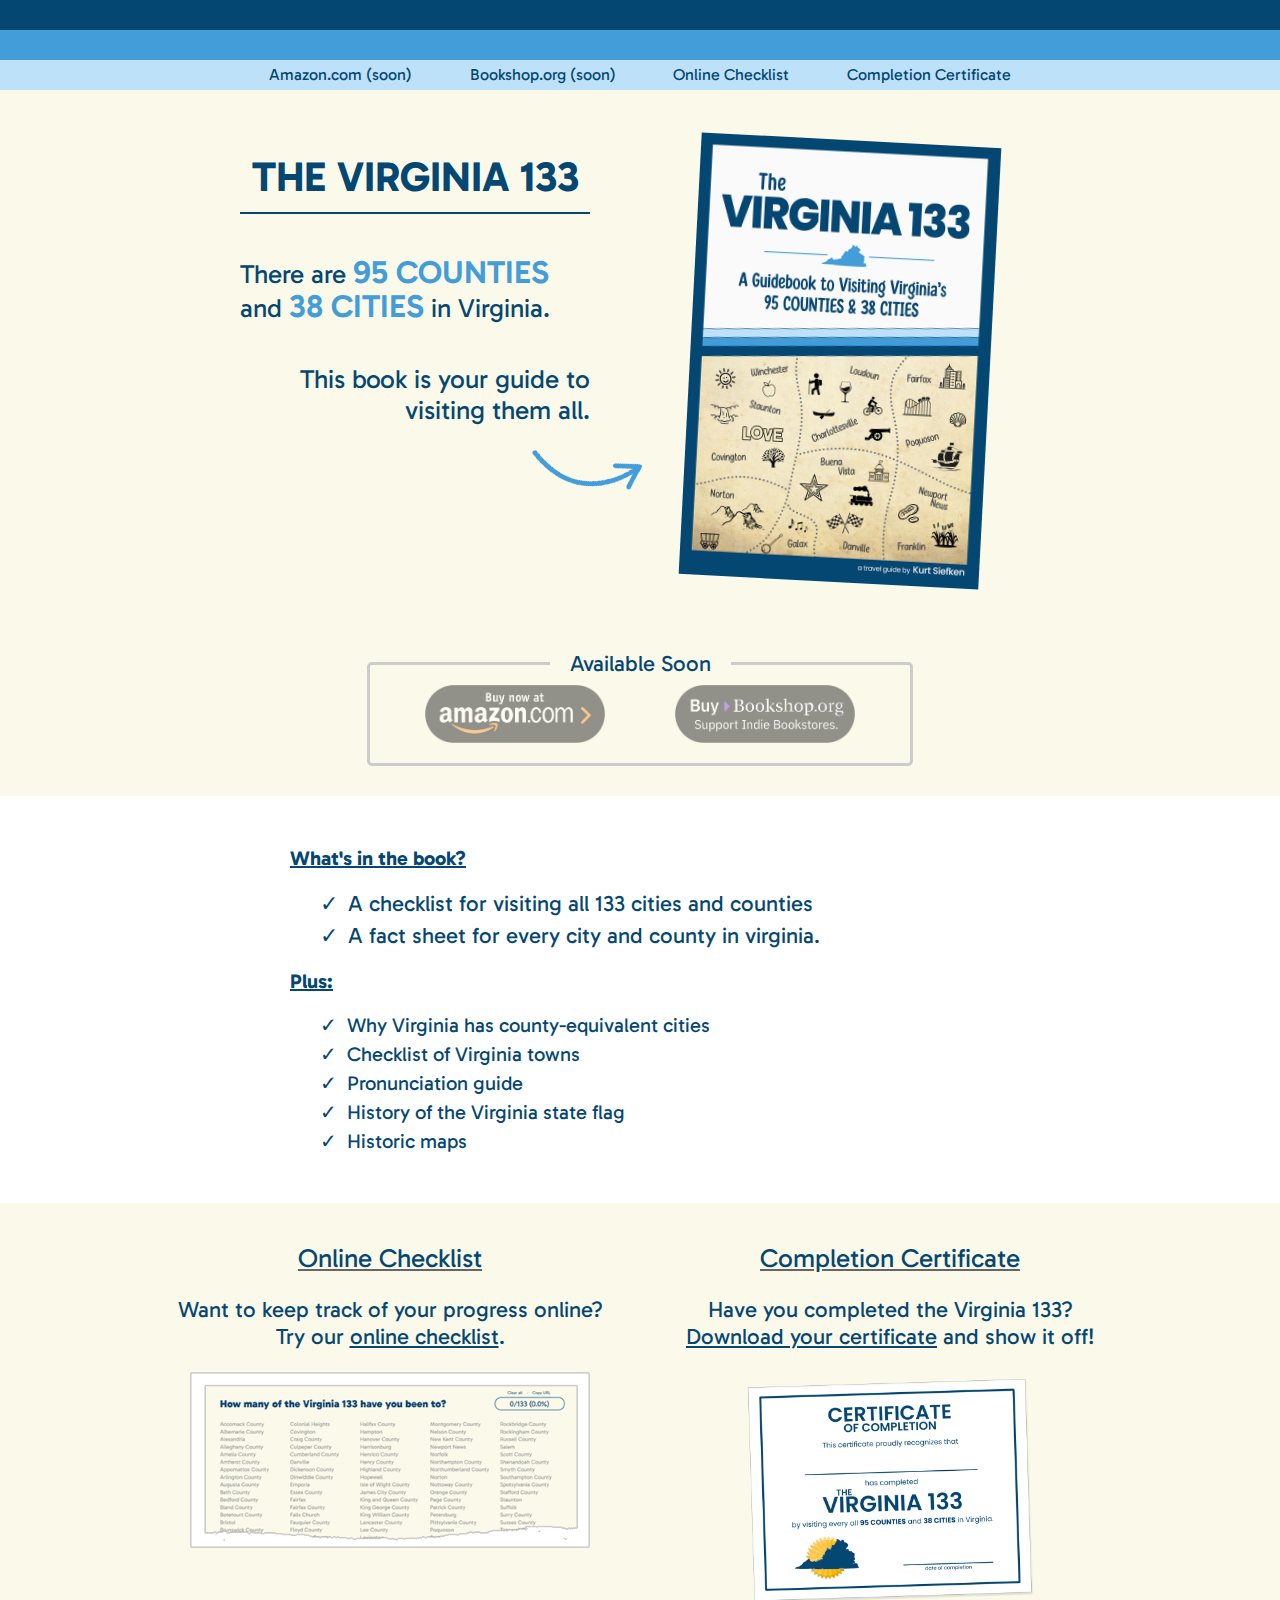
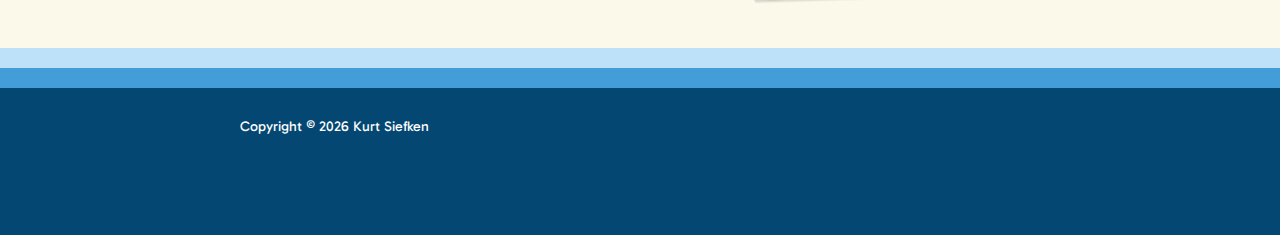
==== commit da9de925: "update" ====
--- a/index.html
+++ b/index.html
@@ -69,10 +69,12 @@
 <!----------------------------------------------->
 
 
-
+<!--
 <div class="virginia-divider">
 <img src="virginia.png">
 </div>
+
+-->
 
 
 
@@ -123,6 +125,36 @@
 
 <!----------------------------------------------->
 
+
+
+
+
+<div class="extras-section">
+
+	<div class="extras-checklist">
+		<div class="extras-title"><a href="checklist.html">Online Checklist</a></div>
+		<p>Want to keep track of your progress online? Try our <a href="checklist.html"style="text-decoration: underline;">online checklist</a>.</p>
+		<a href="checklist.html"><img src="online-checklist.png"></a>
+	</div>
+
+	<div class="extras-certificate">
+		<div class="extras-title"><a href="133-certificate.pdf">Completion Certificate</a></div>
+		<p>Have you completed the Virginia 133? <a href="133-certificate.pdf" style="text-decoration: underline;">Download your certificate</a> and show it off!</p>
+		<a href="133-certificate.pdf"><img src="cert.png"></a>
+	</div>
+
+
+
+
+</div>
+
+
+
+
+
+
+<!----------------------------------------------->
+
 </div>
 
 
--- a/v133.css
+++ b/v133.css
@@ -11,7 +11,7 @@
 }
 
 
-a {text-decoration: none;}
+a {text-decoration: none; color: #044772;}
 p {color: #044772;}
 
 
@@ -55,7 +55,7 @@
 .hero-arrow {text-align: right; margin-left: 60px; margin-top: -20px;}
 .hero-arrow img {width: 100px;  transform: rotate(-20deg);}
 
-.hero-buynowbuttons {display: flex; width: 90%; max-width: 500px; justify-content: space-around; border: 3px solid #ccc; position: relative; padding: 20px; margin: auto; margin-top: 80px; border-radius: 5px;}
+.hero-buynowbuttons {display: flex; width: 90%; max-width: 500px; justify-content: space-around; border: 3px solid #ccc; position: relative; padding: 20px; margin: 30px auto; margin-top: 80px; border-radius: 5px;}
 .buynow-button {width: 180px; display: block; opacity: .5;}
 .coming-soon {position: absolute; margin-top: -35px; background-color: #FBF9EA; padding: 0px 20px; font-size: 22px; text-align: center;}
 
@@ -127,6 +127,27 @@
 /*-----------------------------------------*/
 
 
+.extras-section {margin: 40px auto; width: 90%; max-width: 1000px; display: flex; justify-content: space-around;}
+.extras-title {text-decoration: underline; font-size: 26px;}
+.extras-checklist, .extras-certificate {width: 50%; color: #666; font-size: 22px; text-align: center; max-width: 450px;}
+
+
+.extras-checklist img {width: 400px;}
+.extras-certificate img {width: 300px;}
+
+
+@media screen and (max-width: 900px) {
+.extras-section {flex-direction: column;}
+.extras-checklist, .extras-certificate {width: 100%; margin: 30px auto;}
+}
+
+
+
+
+
+/*-----------------------------------------*/
+
+
 .footer3 {background-color: #bde1f8; height: 20px;}
 .footer2 {background-color: #429dd8; height: 20px;}
 .footer {background-color: #044772; color: #fff; font-size: 14px; padding-top: 30px; padding-bottom: 100px;}
